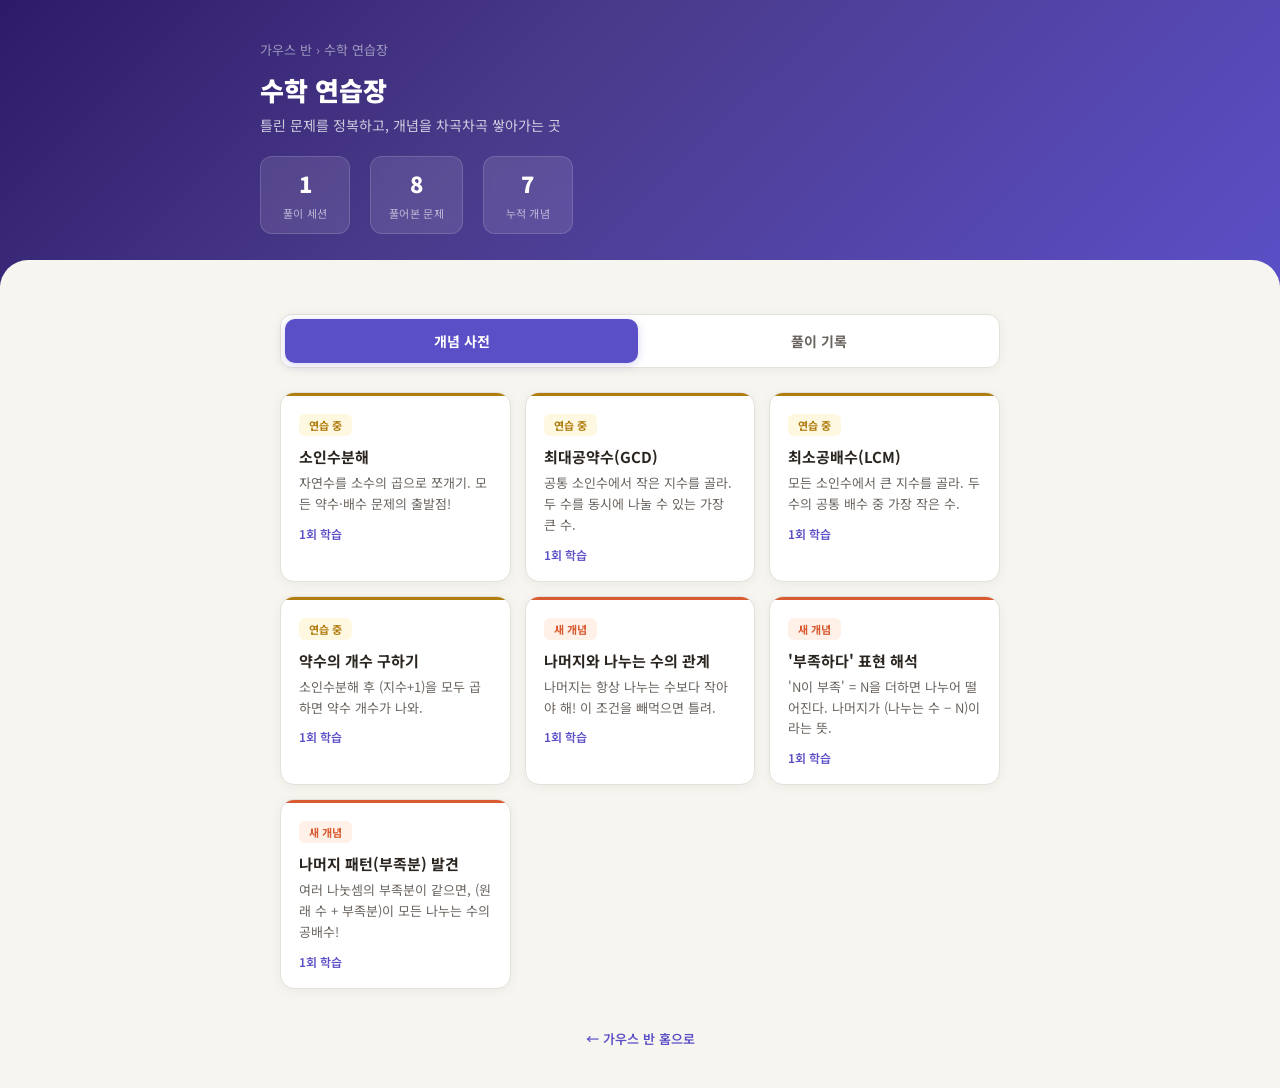
==== math/index.html @ 6fdb2a63 "Add files via upload" ====
<!DOCTYPE html>
<html lang="ko">
<head>
<meta charset="UTF-8">
<meta name="viewport" content="width=device-width, initial-scale=1.0">
<title>수학 연습장 | 가우스 반</title>
<style>
  @import url('https://fonts.googleapis.com/css2?family=Noto+Sans+KR:wght@400;500;700;900&display=swap');

  :root {
    --bg: #F7F5F0;
    --surface: #FFFFFF;
    --text: #2B2520;
    --text-sub: #6B6560;
    --border: #E4E0DA;
    --accent: #5B4FC7;
    --accent-light: #EEEDFE;
    --teal: #0D7C66;
    --teal-light: #E1F5EE;
    --coral: #D85A30;
    --coral-light: #FFF0E8;
    --amber: #B07D10;
    --amber-light: #FFF8E1;
    --green: #1B8A50;
    --green-light: #E8F8EF;
    --shadow: 0 2px 12px rgba(0,0,0,0.05);
    --radius: 14px;
    --font: 'Noto Sans KR', -apple-system, sans-serif;
  }

  * { margin: 0; padding: 0; box-sizing: border-box; }
  body { font-family: var(--font); background: var(--bg); color: var(--text); -webkit-font-smoothing: antialiased; }

  /* ── HEADER ── */
  .header {
    background: linear-gradient(135deg, #2D1B69 0%, #4A3A8A 40%, #5B4FC7 100%);
    color: #fff;
    padding: 40px 24px 52px;
    position: relative;
    overflow: hidden;
  }
  .header::after {
    content: '';
    position: absolute;
    bottom: -2px; left: 0; right: 0;
    height: 28px;
    background: var(--bg);
    border-radius: 28px 28px 0 0;
  }
  .header-inner { max-width: 760px; margin: 0 auto; position: relative; z-index: 1; }
  .breadcrumb { font-size: 13px; opacity: 0.5; margin-bottom: 12px; }
  .breadcrumb a { color: inherit; text-decoration: none; }
  .breadcrumb a:hover { opacity: 0.9; text-decoration: underline; }
  .header h1 { font-size: 26px; font-weight: 900; margin-bottom: 6px; }
  .header p { font-size: 14px; opacity: 0.75; line-height: 1.6; }
  .stats-row {
    display: flex; gap: 20px; margin-top: 20px;
    flex-wrap: wrap;
  }
  .stat {
    background: rgba(255,255,255,0.1);
    backdrop-filter: blur(4px);
    border: 1px solid rgba(255,255,255,0.15);
    border-radius: 12px;
    padding: 10px 18px;
    text-align: center;
    min-width: 90px;
  }
  .stat-num { font-size: 22px; font-weight: 900; display: block; }
  .stat-label { font-size: 11px; opacity: 0.6; letter-spacing: 0.3px; }

  /* ── CONTAINER ── */
  .container { max-width: 760px; margin: 0 auto; padding: 0 20px; }

  /* ── TAB SWITCHER ── */
  .tabs {
    display: flex; gap: 4px;
    background: var(--surface);
    border: 1px solid var(--border);
    border-radius: 12px;
    padding: 4px;
    margin: 28px auto 24px;
    box-shadow: var(--shadow);
  }
  .tab-btn {
    flex: 1;
    padding: 12px 8px;
    border: none;
    background: none;
    font-family: var(--font);
    font-size: 14px;
    font-weight: 700;
    color: var(--text-sub);
    border-radius: 10px;
    cursor: pointer;
    transition: all 0.2s;
  }
  .tab-btn:hover { background: #F4F2ED; }
  .tab-btn.active {
    background: var(--accent);
    color: white;
    box-shadow: 0 2px 8px rgba(91,79,199,0.25);
  }
  .tab-panel { display: none; }
  .tab-panel.active { display: block; }

  /* ── CONCEPT CARDS ── */
  .concept-grid {
    display: grid;
    grid-template-columns: repeat(auto-fill, minmax(220px, 1fr));
    gap: 14px;
  }
  .concept-card {
    background: var(--surface);
    border: 1px solid var(--border);
    border-radius: var(--radius);
    padding: 18px;
    box-shadow: var(--shadow);
    transition: transform 0.15s, box-shadow 0.15s;
    cursor: default;
    position: relative;
    overflow: hidden;
  }
  .concept-card:hover {
    transform: translateY(-2px);
    box-shadow: 0 6px 20px rgba(0,0,0,0.08);
  }
  .concept-card::before {
    content: '';
    position: absolute;
    top: 0; left: 0; right: 0;
    height: 3px;
  }
  .concept-card[data-level="mastered"]::before { background: var(--green); }
  .concept-card[data-level="learning"]::before { background: var(--amber); }
  .concept-card[data-level="new"]::before { background: var(--coral); }

  .concept-badge {
    display: inline-block;
    font-size: 11px;
    font-weight: 700;
    padding: 3px 10px;
    border-radius: 6px;
    margin-bottom: 10px;
  }
  .badge-mastered { background: var(--green-light); color: var(--green); }
  .badge-learning { background: var(--amber-light); color: var(--amber); }
  .badge-new { background: var(--coral-light); color: var(--coral); }

  .concept-card h3 {
    font-size: 15px;
    font-weight: 700;
    margin-bottom: 6px;
    line-height: 1.4;
  }
  .concept-card p {
    font-size: 13px;
    color: var(--text-sub);
    line-height: 1.6;
  }
  .concept-sessions {
    margin-top: 10px;
    font-size: 12px;
    color: var(--accent);
    font-weight: 600;
  }

  /* ── SESSION LIST ── */
  .session-card {
    background: var(--surface);
    border: 1px solid var(--border);
    border-radius: var(--radius);
    padding: 20px;
    margin-bottom: 14px;
    box-shadow: var(--shadow);
    display: flex;
    gap: 16px;
    align-items: flex-start;
    text-decoration: none;
    color: inherit;
    transition: transform 0.15s, box-shadow 0.15s;
  }
  .session-card:hover {
    transform: translateY(-2px);
    box-shadow: 0 6px 20px rgba(0,0,0,0.08);
  }
  .session-date {
    flex-shrink: 0;
    width: 56px;
    text-align: center;
  }
  .session-date .month { font-size: 12px; font-weight: 700; color: var(--accent); text-transform: uppercase; }
  .session-date .day { font-size: 24px; font-weight: 900; color: var(--text); line-height: 1.1; }
  .session-info { flex: 1; }
  .session-info h3 { font-size: 16px; font-weight: 700; margin-bottom: 4px; }
  .session-info p { font-size: 13px; color: var(--text-sub); line-height: 1.5; }
  .session-tags { display: flex; flex-wrap: wrap; gap: 6px; margin-top: 8px; }
  .session-tag {
    font-size: 11px;
    font-weight: 600;
    padding: 3px 10px;
    border-radius: 6px;
    background: var(--accent-light);
    color: var(--accent);
  }
  .session-count {
    flex-shrink: 0;
    background: var(--coral-light);
    color: var(--coral);
    font-size: 13px;
    font-weight: 700;
    padding: 6px 12px;
    border-radius: 8px;
    white-space: nowrap;
    align-self: center;
  }

  /* ── EMPTY STATE ── */
  .empty-state {
    text-align: center;
    padding: 48px 20px;
    color: var(--text-sub);
  }
  .empty-state p { font-size: 14px; margin-top: 8px; }

  /* ── FOOTER ── */
  .footer {
    text-align: center;
    padding: 40px 20px;
    font-size: 13px;
    color: var(--text-sub);
  }
  .footer a { color: var(--accent); text-decoration: none; font-weight: 600; }
  .footer a:hover { text-decoration: underline; }

  @media (max-width: 500px) {
    .header { padding: 28px 16px 44px; }
    .header h1 { font-size: 22px; }
    .concept-grid { grid-template-columns: 1fr; }
    .session-card { flex-wrap: wrap; }
  }
</style>
</head>
<body>

<div class="header">
  <div class="header-inner">
    <div class="breadcrumb"><a href="../index.html">가우스 반</a> › 수학 연습장</div>
    <h1>수학 연습장</h1>
    <p>틀린 문제를 정복하고, 개념을 차곡차곡 쌓아가는 곳</p>
    <div class="stats-row">
      <div class="stat"><span class="stat-num" id="stat-sessions">0</span><span class="stat-label">풀이 세션</span></div>
      <div class="stat"><span class="stat-num" id="stat-problems">0</span><span class="stat-label">풀어본 문제</span></div>
      <div class="stat"><span class="stat-num" id="stat-concepts">0</span><span class="stat-label">누적 개념</span></div>
    </div>
  </div>
</div>

<div class="container">
  <!-- Tab Switcher -->
  <div class="tabs">
    <button class="tab-btn active" onclick="switchTab('concepts')">개념 사전</button>
    <button class="tab-btn" onclick="switchTab('sessions')">풀이 기록</button>
  </div>

  <!-- Concepts Panel -->
  <div id="panel-concepts" class="tab-panel active">
    <div class="concept-grid" id="concept-grid"></div>
  </div>

  <!-- Sessions Panel -->
  <div id="panel-sessions" class="tab-panel">
    <div id="session-list"></div>
  </div>
</div>

<div class="footer">
  <a href="../index.html">← 가우스 반 홈으로</a>
</div>

<script>
// ══════════════════════════════════════════════════════════════
// 📝 데이터 배열 — 새 세션/개념을 추가할 때 여기만 수정하면 됩니다!
// ══════════════════════════════════════════════════════════════

const concepts = [
  // level: "mastered" | "learning" | "new"
  // sessions: 어떤 풀이 세션에서 다뤘는지 (날짜)
  {
    title: "소인수분해",
    desc: "자연수를 소수의 곱으로 쪼개기. 모든 약수·배수 문제의 출발점!",
    level: "learning",
    sessions: ["2026-04-14"]
  },
  {
    title: "최대공약수(GCD)",
    desc: "공통 소인수에서 작은 지수를 골라. 두 수를 동시에 나눌 수 있는 가장 큰 수.",
    level: "learning",
    sessions: ["2026-04-14"]
  },
  {
    title: "최소공배수(LCM)",
    desc: "모든 소인수에서 큰 지수를 골라. 두 수의 공통 배수 중 가장 작은 수.",
    level: "learning",
    sessions: ["2026-04-14"]
  },
  {
    title: "약수의 개수 구하기",
    desc: "소인수분해 후 (지수+1)을 모두 곱하면 약수 개수가 나와.",
    level: "learning",
    sessions: ["2026-04-14"]
  },
  {
    title: "나머지와 나누는 수의 관계",
    desc: "나머지는 항상 나누는 수보다 작아야 해! 이 조건을 빼먹으면 틀려.",
    level: "new",
    sessions: ["2026-04-14"]
  },
  {
    title: "'부족하다' 표현 해석",
    desc: "'N이 부족' = N을 더하면 나누어 떨어진다. 나머지가 (나누는 수 − N)이라는 뜻.",
    level: "new",
    sessions: ["2026-04-14"]
  },
  {
    title: "나머지 패턴(부족분) 발견",
    desc: "여러 나눗셈의 부족분이 같으면, (원래 수 + 부족분)이 모든 나누는 수의 공배수!",
    level: "new",
    sessions: ["2026-04-14"]
  },
];

const sessions = [
  {
    date: "2026-04-14",
    title: "소인수분해·GCD·LCM 틀린 문제 정복",
    desc: "Xistory 중등수학 1-1에서 틀린 8문제(B81~B94)를 개념부터 다시 풀어봄",
    problems: 8,
    tags: ["소인수분해", "GCD", "LCM", "약수", "나머지"],
    file: "2026-04-14.html"
  },
  // ↓ 새 세션을 여기에 추가하세요! 예:
  // {
  //   date: "2026-04-20",
  //   title: "일차방정식 틀린 문제",
  //   desc: "...",
  //   problems: 5,
  //   tags: ["방정식", "이항"],
  //   file: "2026-04-20.html"
  // },
];

// ══════════════════════════════════════════════════════════════
// 🎨 렌더링 로직 (건드리지 않아도 됩니다)
// ══════════════════════════════════════════════════════════════

function renderConcepts() {
  const grid = document.getElementById('concept-grid');
  if (concepts.length === 0) {
    grid.innerHTML = '<div class="empty-state"><p>아직 배운 개념이 없어요. 첫 번째 풀이 세션을 시작해보세요!</p></div>';
    return;
  }

  const order = { mastered: 0, learning: 1, new: 2 };
  const sorted = [...concepts].sort((a, b) => order[a.level] - order[b.level]);

  grid.innerHTML = sorted.map(c => {
    const badgeClass = c.level === 'mastered' ? 'badge-mastered' : c.level === 'learning' ? 'badge-learning' : 'badge-new';
    const badgeText = c.level === 'mastered' ? '완전 이해' : c.level === 'learning' ? '연습 중' : '새 개념';
    return `
      <div class="concept-card" data-level="${c.level}">
        <span class="concept-badge ${badgeClass}">${badgeText}</span>
        <h3>${c.title}</h3>
        <p>${c.desc}</p>
        <div class="concept-sessions">${c.sessions.length}회 학습</div>
      </div>`;
  }).join('');
}

function renderSessions() {
  const list = document.getElementById('session-list');
  if (sessions.length === 0) {
    list.innerHTML = '<div class="empty-state"><p>아직 풀이 기록이 없어요.</p></div>';
    return;
  }

  list.innerHTML = sessions.map(s => {
    const d = new Date(s.date);
    const month = (d.getMonth() + 1) + '월';
    const day = d.getDate();
    return `
      <a class="session-card" href="${s.file}">
        <div class="session-date">
          <div class="month">${month}</div>
          <div class="day">${day}</div>
        </div>
        <div class="session-info">
          <h3>${s.title}</h3>
          <p>${s.desc}</p>
          <div class="session-tags">${s.tags.map(t => `<span class="session-tag">${t}</span>`).join('')}</div>
        </div>
        <div class="session-count">${s.problems}문제</div>
      </a>`;
  }).join('');
}

function updateStats() {
  document.getElementById('stat-sessions').textContent = sessions.length;
  document.getElementById('stat-problems').textContent = sessions.reduce((sum, s) => sum + s.problems, 0);
  document.getElementById('stat-concepts').textContent = concepts.length;
}

function switchTab(tab) {
  document.querySelectorAll('.tab-btn').forEach(b => b.classList.remove('active'));
  document.querySelectorAll('.tab-panel').forEach(p => p.classList.remove('active'));
  event.target.classList.add('active');
  document.getElementById('panel-' + tab).classList.add('active');
}

renderConcepts();
renderSessions();
updateStats();
</script>

</body>
</html>
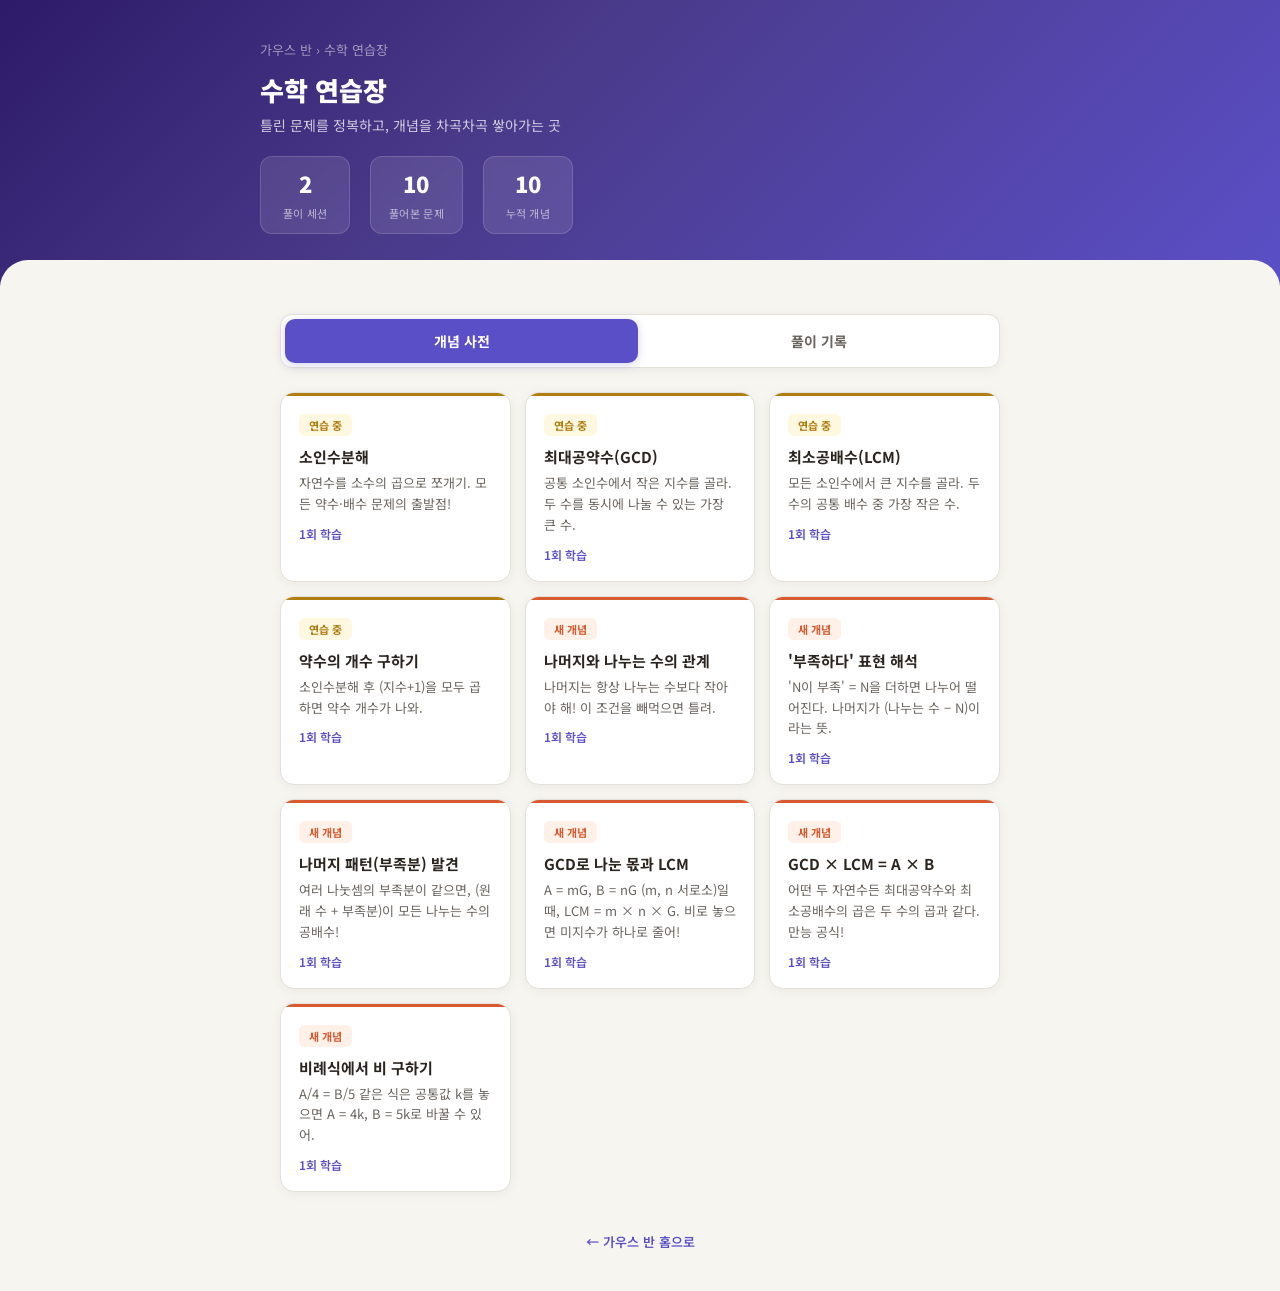
==== commit bbef3172: "Add files via upload" ====
--- a/math/index.html
+++ b/math/index.html
@@ -328,6 +328,24 @@
     level: "new",
     sessions: ["2026-04-14"]
   },
+  {
+    title: "GCD로 나눈 몫과 LCM",
+    desc: "A = mG, B = nG (m, n 서로소)일 때, LCM = m × n × G. 비로 놓으면 미지수가 하나로 줄어!",
+    level: "new",
+    sessions: ["2026-04-15"]
+  },
+  {
+    title: "GCD × LCM = A × B",
+    desc: "어떤 두 자연수든 최대공약수와 최소공배수의 곱은 두 수의 곱과 같다. 만능 공식!",
+    level: "new",
+    sessions: ["2026-04-15"]
+  },
+  {
+    title: "비례식에서 비 구하기",
+    desc: "A/4 = B/5 같은 식은 공통값 k를 놓으면 A = 4k, B = 5k로 바꿀 수 있어.",
+    level: "new",
+    sessions: ["2026-04-15"]
+  },
 ];
 
 const sessions = [
@@ -338,6 +356,14 @@
     problems: 8,
     tags: ["소인수분해", "GCD", "LCM", "약수", "나머지"],
     file: "2026-04-14.html"
+  },
+  {
+    date: "2026-04-15",
+    title: "GCD·LCM과 비의 관계",
+    desc: "B100, B101 — 두 수를 비로 놓고 GCD·LCM 공식으로 푸는 문제",
+    problems: 2,
+    tags: ["GCD", "LCM", "비", "서로소"],
+    file: "2026-04-15.html"
   },
   // ↓ 새 세션을 여기에 추가하세요! 예:
   // {
